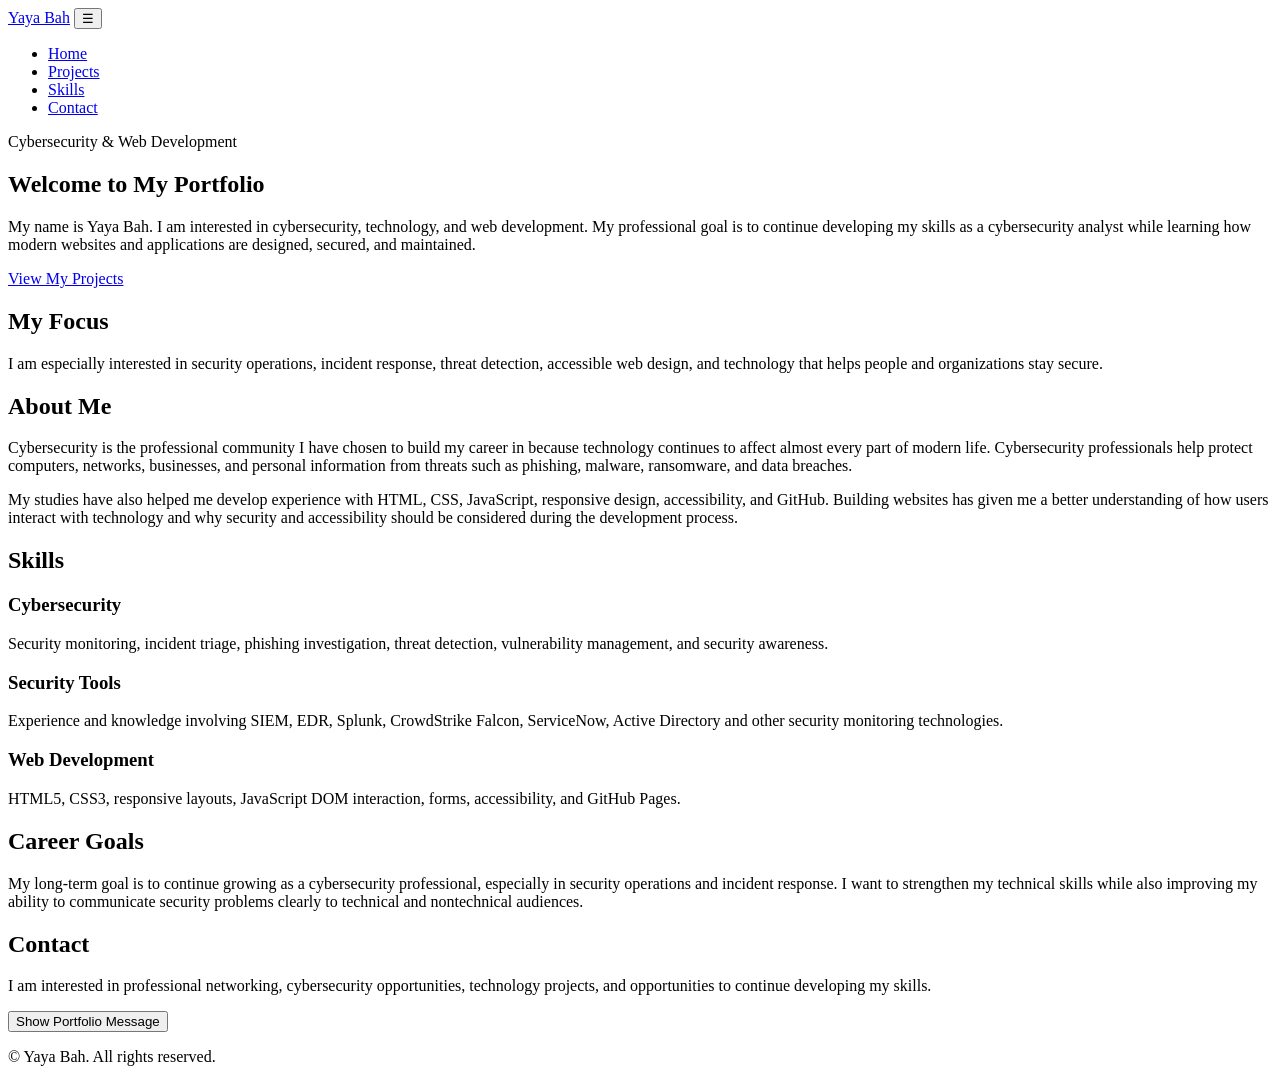
==== index.html @ 8c30d2a3 "BUild my htmls" ====
<!DOCTYPE html>
<html lang="en">
<head>
    <meta charset="UTF-8">
    <meta name="viewport" content="width=device-width, initial-scale=1.0">
    <meta name="description" content="Yaya Bah's professional cybersecurity and web development portfolio.">
    <title>Yaya Bah | Portfolio</title>
    <link rel="stylesheet" href="style.css">
    <script src="script.js" defer></script>
</head>

<body>

<header>
    <div class="container">
        <a href="index.html" class="logo">Yaya Bah</a>

        <button
            class="menu-button"
            id="menuButton"
            aria-label="Open navigation menu"
            aria-expanded="false"
            aria-controls="mainNavigation">
            ☰
        </button>

        <nav id="mainNavigation" aria-label="Main navigation">
            <ul>
                <li><a href="index.html" aria-current="page">Home</a></li>
                <li><a href="projects.html">Projects</a></li>
                <li><a href="#skills">Skills</a></li>
                <li><a href="#contact">Contact</a></li>
            </ul>
        </nav>
    </div>
</header>

<main>

    <section class="hero">
        <div class="container hero-content">
            <div>
                <p class="eyebrow">Cybersecurity & Web Development</p>

                <h1>Welcome to My Portfolio</h1>

                <p>
                    My name is Yaya Bah. I am interested in cybersecurity,
                    technology, and web development. My professional goal is to
                    continue developing my skills as a cybersecurity analyst
                    while learning how modern websites and applications are
                    designed, secured, and maintained.
                </p>

                <a class="button" href="projects.html">View My Projects</a>
            </div>

            <div class="hero-card">
                <h2>My Focus</h2>
                <p>
                    I am especially interested in security operations, incident
                    response, threat detection, accessible web design, and
                    technology that helps people and organizations stay secure.
                </p>
            </div>
        </div>
    </section>


    <section class="section" id="about">
        <div class="container">
            <h2>About Me</h2>

            <p>
                Cybersecurity is the professional community I have chosen to
                build my career in because technology continues to affect almost
                every part of modern life. Cybersecurity professionals help
                protect computers, networks, businesses, and personal
                information from threats such as phishing, malware,
                ransomware, and data breaches.
            </p>

            <p>
                My studies have also helped me develop experience with HTML,
                CSS, JavaScript, responsive design, accessibility, and GitHub.
                Building websites has given me a better understanding of how
                users interact with technology and why security and
                accessibility should be considered during the development
                process.
            </p>
        </div>
    </section>


    <section class="section alternate" id="skills">
        <div class="container">
            <h2>Skills</h2>

            <div class="card-grid">

                <article class="card">
                    <h3>Cybersecurity</h3>
                    <p>
                        Security monitoring, incident triage, phishing
                        investigation, threat detection, vulnerability
                        management, and security awareness.
                    </p>
                </article>

                <article class="card">
                    <h3>Security Tools</h3>
                    <p>
                        Experience and knowledge involving SIEM, EDR, Splunk,
                        CrowdStrike Falcon, ServiceNow, Active Directory and 
                        other security monitoring technologies.
                
                    </p>
                </article>

                <article class="card">
                    <h3>Web Development</h3>
                    <p>
                        HTML5, CSS3, responsive layouts, JavaScript DOM
                        interaction, forms, accessibility, and GitHub Pages.
                    </p>
                </article>

            </div>
        </div>
    </section>


    <section class="section" id="goals">
        <div class="container">
            <h2>Career Goals</h2>

            <p>
                My long-term goal is to continue growing as a cybersecurity
                professional, especially in security operations and incident
                response. I want to strengthen my technical skills while also
                improving my ability to communicate security problems clearly
                to technical and nontechnical audiences.
            </p>
        </div>
    </section>


    <section class="section alternate" id="contact">
        <div class="container">
            <h2>Contact</h2>

            <p>
                I am interested in professional networking, cybersecurity
                opportunities, technology projects, and opportunities to
                continue developing my skills.
            </p>

            <button class="button" id="messageButton">
                Show Portfolio Message
            </button>

            <p id="portfolioMessage" class="message" aria-live="polite"></p>
        </div>
    </section>

</main>


<footer>
    <div class="container">
        <p>&copy; <span id="year"></span> Yaya Bah. All rights reserved.</p>
    </div>
</footer>

</body>
</html>
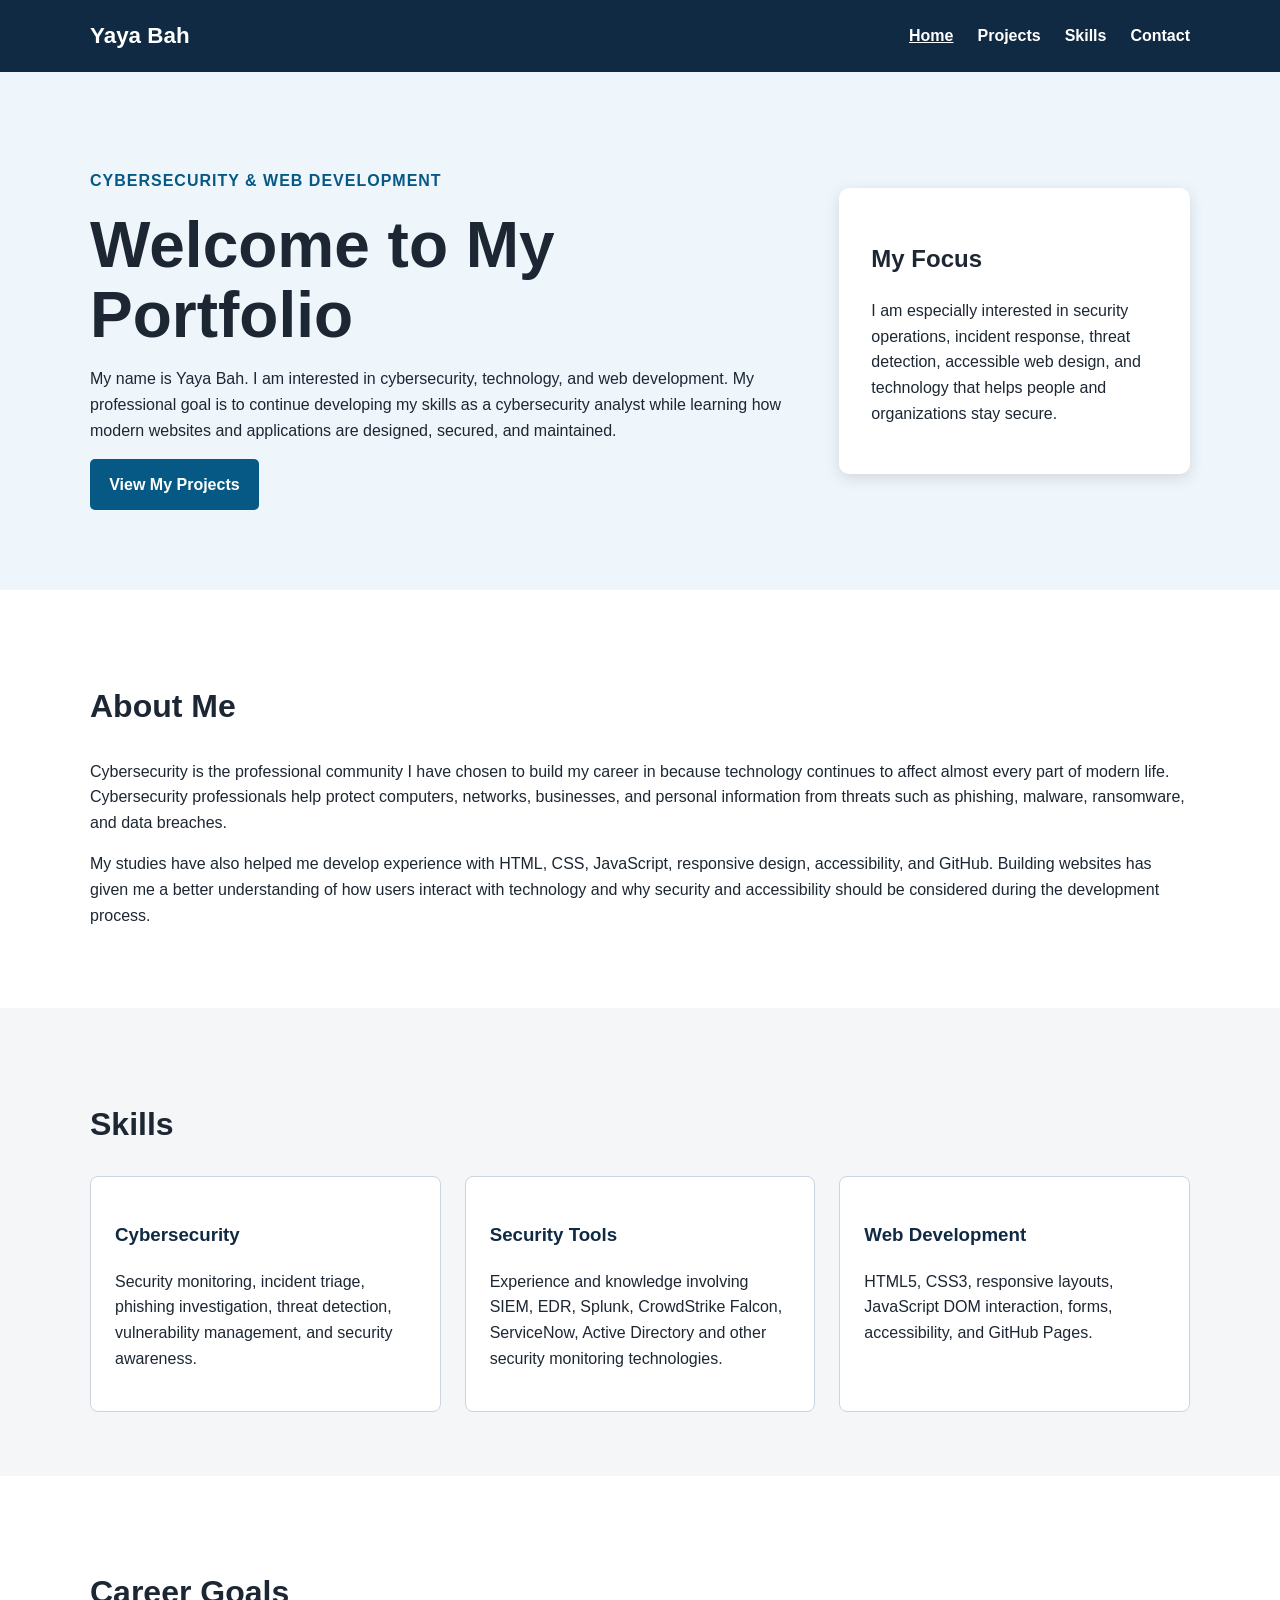
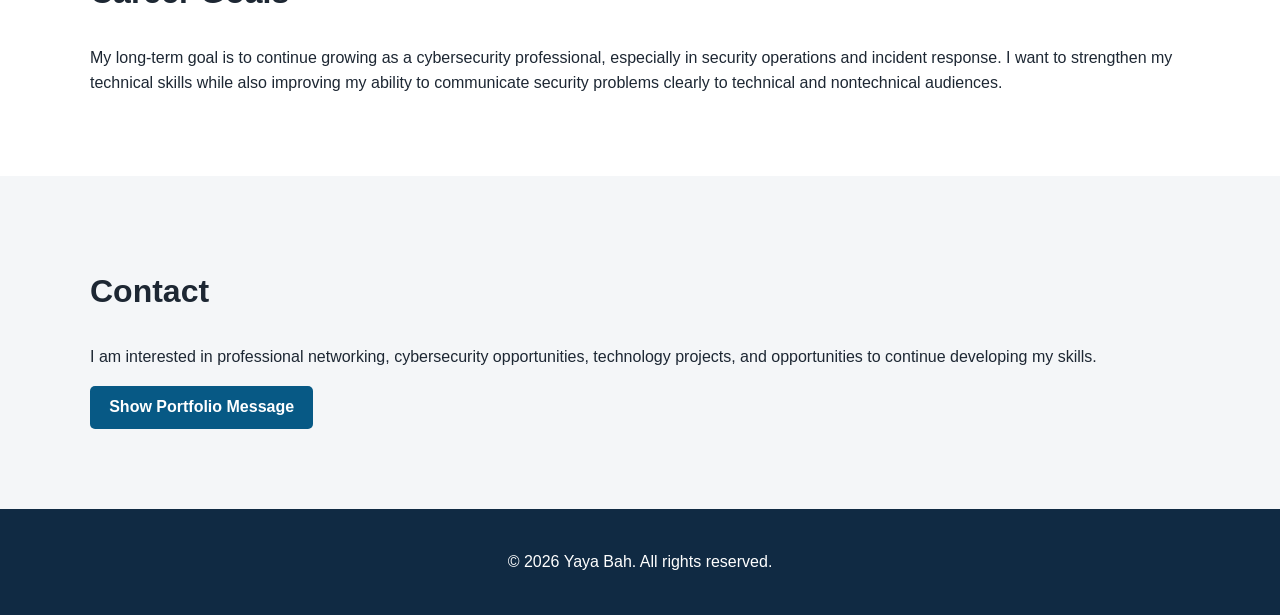
==== commit 939bb884: "Addes" ====
--- a/index.html
+++ b/index.html
@@ -4,7 +4,7 @@
     <meta charset="UTF-8">
     <meta name="viewport" content="width=device-width, initial-scale=1.0">
     <meta name="description" content="Yaya Bah's professional cybersecurity and web development portfolio.">
-    <title>Yaya Bah | Portfolio</title>
+    <title>Yaya Bah</title>
     <link rel="stylesheet" href="style.css">
     <script src="script.js" defer></script>
 </head>
--- a/style.css
+++ b/style.css
@@ -0,0 +1,286 @@
+* {
+    box-sizing: border-box;
+}
+
+html {
+    scroll-behavior: smooth;
+}
+
+body {
+    margin: 0;
+    font-family: Arial, Helvetica, sans-serif;
+    line-height: 1.6;
+    color: #1d2733;
+    background: #ffffff;
+}
+
+.container {
+    width: 90%;
+    max-width: 1100px;
+    margin: 0 auto;
+}
+
+/* Header */
+
+header {
+    background: #102a43;
+    color: white;
+}
+
+header .container {
+    min-height: 72px;
+    display: flex;
+    justify-content: space-between;
+    align-items: center;
+}
+
+.logo {
+    color: white;
+    text-decoration: none;
+    font-size: 1.4rem;
+    font-weight: bold;
+}
+
+nav ul {
+    display: flex;
+    list-style: none;
+    gap: 1.5rem;
+    padding: 0;
+    margin: 0;
+}
+
+nav a {
+    color: white;
+    text-decoration: none;
+    font-weight: bold;
+}
+
+nav a:hover,
+nav a:focus,
+nav a[aria-current="page"] {
+    text-decoration: underline;
+}
+
+.menu-button {
+    display: none;
+    background: transparent;
+    color: white;
+    border: 2px solid white;
+    border-radius: 4px;
+    padding: 0.4rem 0.7rem;
+    font-size: 1.4rem;
+    cursor: pointer;
+}
+
+/* Hero */
+
+.hero {
+    padding: 5rem 0;
+    background: #eef5fb;
+}
+
+.hero-content {
+    display: grid;
+    grid-template-columns: 2fr 1fr;
+    gap: 3rem;
+    align-items: center;
+}
+
+.hero h1,
+.page-header h1 {
+    font-size: clamp(2.2rem, 5vw, 4rem);
+    line-height: 1.1;
+    margin-top: 0.5rem;
+    margin-bottom: 1rem;
+}
+
+.eyebrow {
+    color: #075985;
+    font-weight: bold;
+    text-transform: uppercase;
+    letter-spacing: 1px;
+}
+
+.hero-card {
+    background: white;
+    padding: 2rem;
+    border-radius: 10px;
+    box-shadow: 0 4px 15px rgba(0, 0, 0, 0.12);
+}
+
+/* Sections */
+
+.section {
+    padding: 4rem 0;
+}
+
+.alternate {
+    background: #f4f6f8;
+}
+
+.section h2 {
+    font-size: 2rem;
+}
+
+.page-header {
+    padding: 4rem 0;
+    background: #eef5fb;
+}
+
+/* Buttons */
+
+.button,
+.filter-button {
+    display: inline-block;
+    border: none;
+    background: #075985;
+    color: white;
+    padding: 0.8rem 1.2rem;
+    border-radius: 5px;
+    text-decoration: none;
+    font-size: 1rem;
+    cursor: pointer;
+    font-weight: bold;
+}
+
+.button:hover,
+.button:focus,
+.filter-button:hover,
+.filter-button:focus {
+    background: #0c4a6e;
+}
+
+.filter-button.active {
+    background: #102a43;
+}
+
+/* Cards */
+
+.card-grid,
+.project-grid {
+    display: grid;
+    grid-template-columns: repeat(3, 1fr);
+    gap: 1.5rem;
+}
+
+.card,
+.project-card {
+    background: white;
+    border: 1px solid #cbd5e1;
+    border-radius: 8px;
+    padding: 1.5rem;
+}
+
+.project-card h2,
+.card h3 {
+    color: #102a43;
+}
+
+.project-card.hidden {
+    display: none;
+}
+
+.filter-controls {
+    display: flex;
+    flex-wrap: wrap;
+    gap: 0.75rem;
+    margin-bottom: 2rem;
+}
+
+.message {
+    margin-top: 1rem;
+    font-weight: bold;
+}
+
+/* Accessibility */
+
+a:focus,
+button:focus {
+    outline: 3px solid #f59e0b;
+    outline-offset: 3px;
+}
+
+.sr-only {
+    position: absolute;
+    width: 1px;
+    height: 1px;
+    padding: 0;
+    margin: -1px;
+    overflow: hidden;
+    clip: rect(0, 0, 0, 0);
+    white-space: nowrap;
+    border: 0;
+}
+
+/* Footer */
+
+footer {
+    background: #102a43;
+    color: white;
+    text-align: center;
+    padding: 1.5rem 0;
+}
+
+/* Tablet */
+
+@media (max-width: 850px) {
+
+    .hero-content {
+        grid-template-columns: 1fr;
+    }
+
+    .card-grid,
+    .project-grid {
+        grid-template-columns: repeat(2, 1fr);
+    }
+}
+
+/* Mobile */
+
+@media (max-width: 600px) {
+
+    .menu-button {
+        display: block;
+    }
+
+    nav {
+        display: none;
+        position: absolute;
+        top: 72px;
+        left: 0;
+        right: 0;
+        background: #102a43;
+        padding: 1rem 5%;
+    }
+
+    nav.open {
+        display: block;
+    }
+
+    nav ul {
+        flex-direction: column;
+        gap: 0;
+    }
+
+    nav li {
+        margin: 0.5rem 0;
+    }
+
+    .card-grid,
+    .project-grid {
+        grid-template-columns: 1fr;
+    }
+
+    .hero {
+        padding: 3rem 0;
+    }
+
+    .section {
+        padding: 3rem 0;
+    }
+
+    .filter-controls {
+        flex-direction: column;
+        align-items: flex-start;
+    }
+}
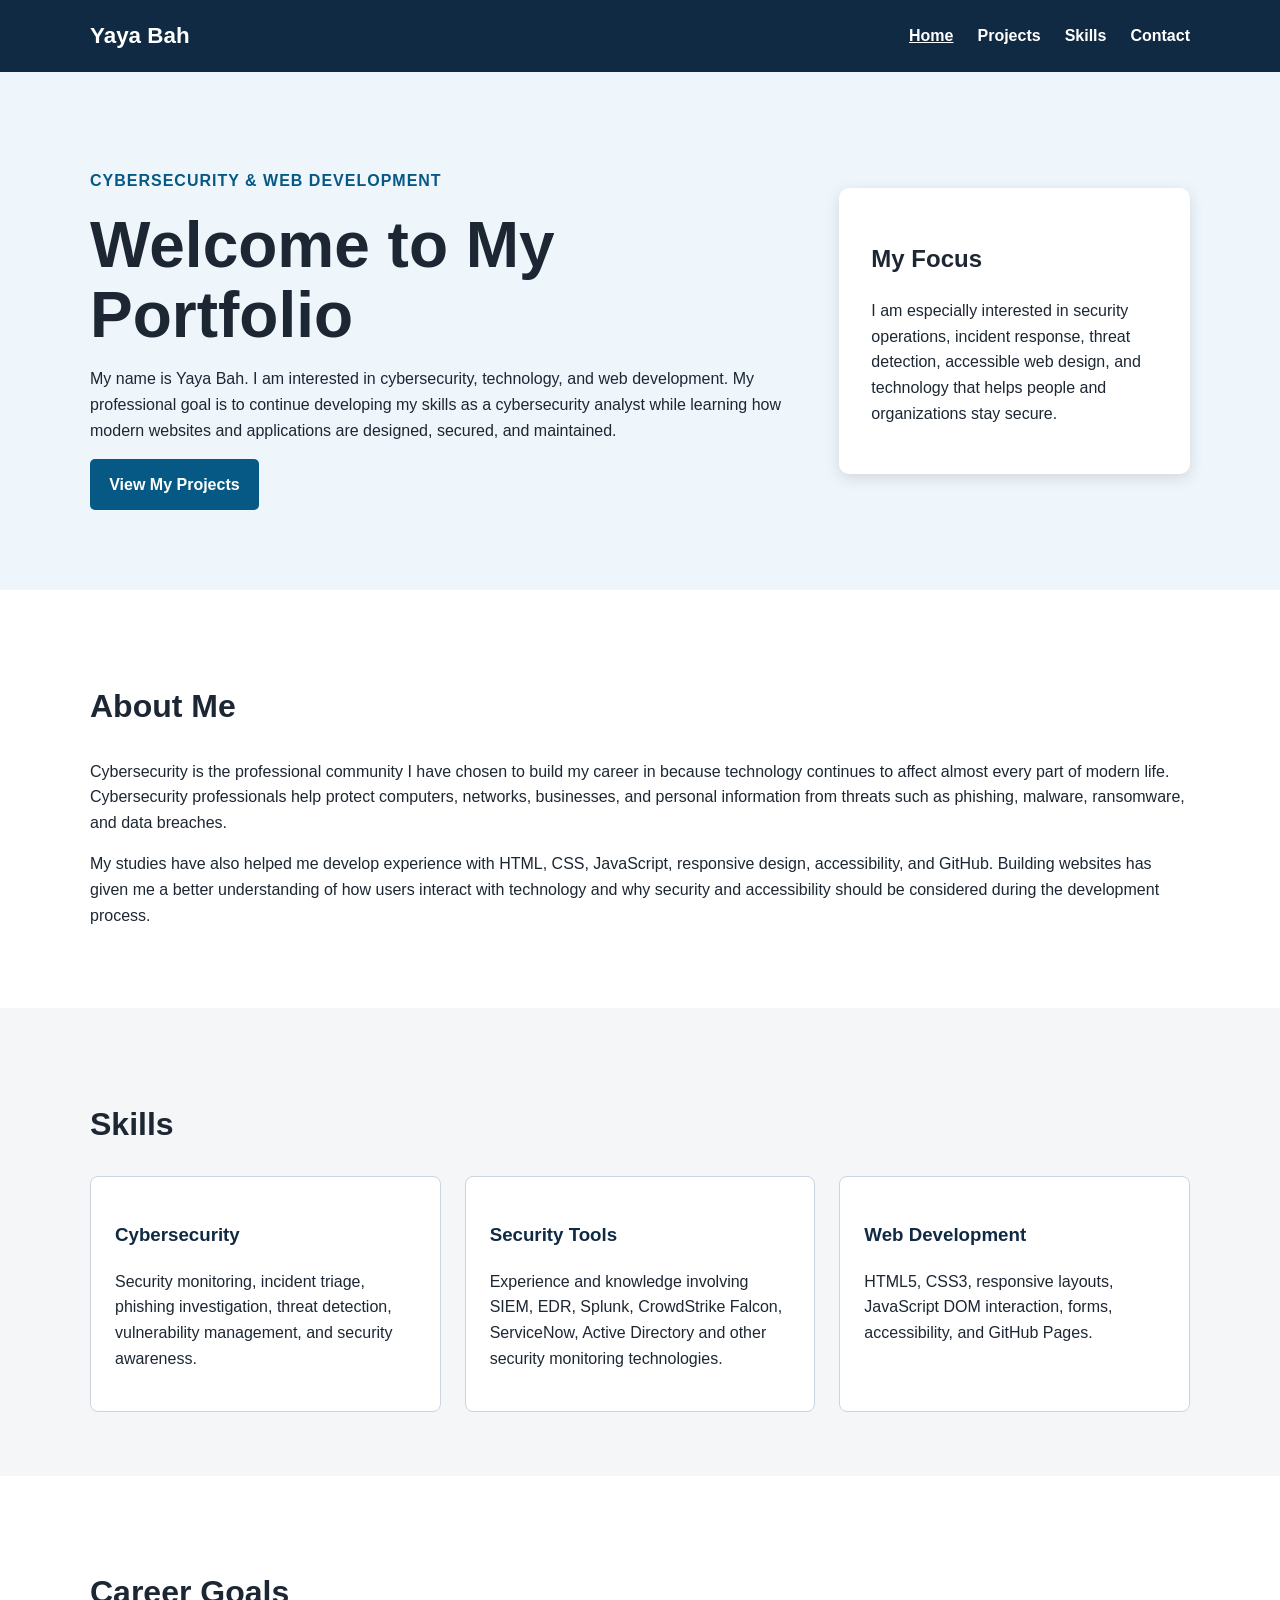
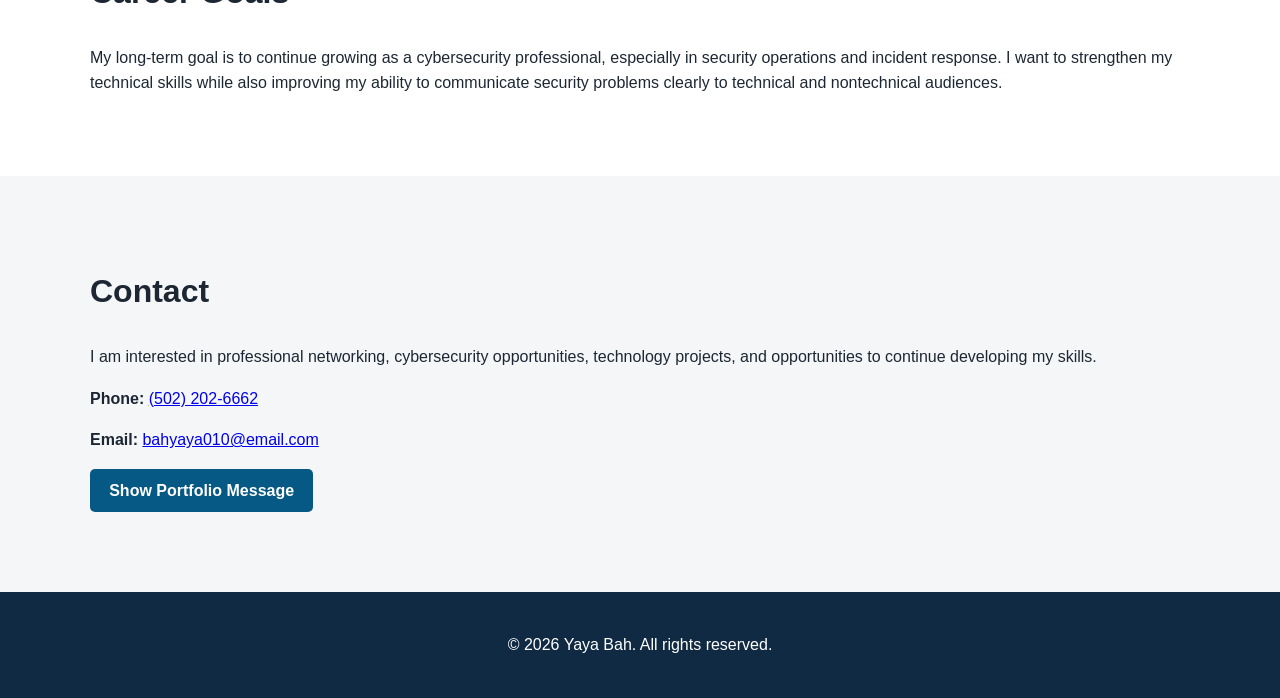
==== commit 9b07a938: "Added phone and email" ====
--- a/index.html
+++ b/index.html
@@ -1,5 +1,6 @@
 <!DOCTYPE html>
 <html lang="en">
+
 <head>
     <meta charset="UTF-8">
     <meta name="viewport" content="width=device-width, initial-scale=1.0">
@@ -11,166 +12,174 @@
 
 <body>
 
-<header>
-    <div class="container">
-        <a href="index.html" class="logo">Yaya Bah</a>
+    <header>
+        <div class="container">
+            <a href="index.html" class="logo">Yaya Bah</a>
 
-        <button
-            class="menu-button"
-            id="menuButton"
-            aria-label="Open navigation menu"
-            aria-expanded="false"
-            aria-controls="mainNavigation">
-            ☰
-        </button>
+            <button class="menu-button" id="menuButton" aria-label="Open navigation menu" aria-expanded="false"
+                aria-controls="mainNavigation">
+                ☰
+            </button>
 
-        <nav id="mainNavigation" aria-label="Main navigation">
-            <ul>
-                <li><a href="index.html" aria-current="page">Home</a></li>
-                <li><a href="projects.html">Projects</a></li>
-                <li><a href="#skills">Skills</a></li>
-                <li><a href="#contact">Contact</a></li>
-            </ul>
-        </nav>
-    </div>
-</header>
+            <nav id="mainNavigation" aria-label="Main navigation">
+                <ul>
+                    <li><a href="index.html" aria-current="page">Home</a></li>
+                    <li><a href="projects.html">Projects</a></li>
+                    <li><a href="#skills">Skills</a></li>
+                    <li><a href="#contact">Contact</a></li>
+                </ul>
+            </nav>
+        </div>
+    </header>
 
-<main>
+    <main>
 
-    <section class="hero">
-        <div class="container hero-content">
-            <div>
-                <p class="eyebrow">Cybersecurity & Web Development</p>
+        <section class="hero">
+            <div class="container hero-content">
+                <div>
+                    <p class="eyebrow">Cybersecurity & Web Development</p>
 
-                <h1>Welcome to My Portfolio</h1>
+                    <h1>Welcome to My Portfolio</h1>
+
+                    <p>
+                        My name is Yaya Bah. I am interested in cybersecurity,
+                        technology, and web development. My professional goal is to
+                        continue developing my skills as a cybersecurity analyst
+                        while learning how modern websites and applications are
+                        designed, secured, and maintained.
+                    </p>
+
+                    <a class="button" href="projects.html">View My Projects</a>
+                </div>
+
+                <div class="hero-card">
+                    <h2>My Focus</h2>
+                    <p>
+                        I am especially interested in security operations, incident
+                        response, threat detection, accessible web design, and
+                        technology that helps people and organizations stay secure.
+                    </p>
+                </div>
+            </div>
+        </section>
+
+
+        <section class="section" id="about">
+            <div class="container">
+                <h2>About Me</h2>
 
                 <p>
-                    My name is Yaya Bah. I am interested in cybersecurity,
-                    technology, and web development. My professional goal is to
-                    continue developing my skills as a cybersecurity analyst
-                    while learning how modern websites and applications are
-                    designed, secured, and maintained.
+                    Cybersecurity is the professional community I have chosen to
+                    build my career in because technology continues to affect almost
+                    every part of modern life. Cybersecurity professionals help
+                    protect computers, networks, businesses, and personal
+                    information from threats such as phishing, malware,
+                    ransomware, and data breaches.
                 </p>
 
-                <a class="button" href="projects.html">View My Projects</a>
-            </div>
-
-            <div class="hero-card">
-                <h2>My Focus</h2>
                 <p>
-                    I am especially interested in security operations, incident
-                    response, threat detection, accessible web design, and
-                    technology that helps people and organizations stay secure.
+                    My studies have also helped me develop experience with HTML,
+                    CSS, JavaScript, responsive design, accessibility, and GitHub.
+                    Building websites has given me a better understanding of how
+                    users interact with technology and why security and
+                    accessibility should be considered during the development
+                    process.
                 </p>
             </div>
-        </div>
-    </section>
+        </section>
 
 
-    <section class="section" id="about">
-        <div class="container">
-            <h2>About Me</h2>
+        <section class="section alternate" id="skills">
+            <div class="container">
+                <h2>Skills</h2>
 
-            <p>
-                Cybersecurity is the professional community I have chosen to
-                build my career in because technology continues to affect almost
-                every part of modern life. Cybersecurity professionals help
-                protect computers, networks, businesses, and personal
-                information from threats such as phishing, malware,
-                ransomware, and data breaches.
-            </p>
+                <div class="card-grid">
 
-            <p>
-                My studies have also helped me develop experience with HTML,
-                CSS, JavaScript, responsive design, accessibility, and GitHub.
-                Building websites has given me a better understanding of how
-                users interact with technology and why security and
-                accessibility should be considered during the development
-                process.
-            </p>
-        </div>
-    </section>
+                    <article class="card">
+                        <h3>Cybersecurity</h3>
+                        <p>
+                            Security monitoring, incident triage, phishing
+                            investigation, threat detection, vulnerability
+                            management, and security awareness.
+                        </p>
+                    </article>
+
+                    <article class="card">
+                        <h3>Security Tools</h3>
+                        <p>
+                            Experience and knowledge involving SIEM, EDR, Splunk,
+                            CrowdStrike Falcon, ServiceNow, Active Directory and
+                            other security monitoring technologies.
+
+                        </p>
+                    </article>
+
+                    <article class="card">
+                        <h3>Web Development</h3>
+                        <p>
+                            HTML5, CSS3, responsive layouts, JavaScript DOM
+                            interaction, forms, accessibility, and GitHub Pages.
+                        </p>
+                    </article>
+
+                </div>
+            </div>
+        </section>
 
 
-    <section class="section alternate" id="skills">
-        <div class="container">
-            <h2>Skills</h2>
+        <section class="section" id="goals">
+            <div class="container">
+                <h2>Career Goals</h2>
 
-            <div class="card-grid">
-
-                <article class="card">
-                    <h3>Cybersecurity</h3>
-                    <p>
-                        Security monitoring, incident triage, phishing
-                        investigation, threat detection, vulnerability
-                        management, and security awareness.
-                    </p>
-                </article>
-
-                <article class="card">
-                    <h3>Security Tools</h3>
-                    <p>
-                        Experience and knowledge involving SIEM, EDR, Splunk,
-                        CrowdStrike Falcon, ServiceNow, Active Directory and 
-                        other security monitoring technologies.
-                
-                    </p>
-                </article>
-
-                <article class="card">
-                    <h3>Web Development</h3>
-                    <p>
-                        HTML5, CSS3, responsive layouts, JavaScript DOM
-                        interaction, forms, accessibility, and GitHub Pages.
-                    </p>
-                </article>
-
+                <p>
+                    My long-term goal is to continue growing as a cybersecurity
+                    professional, especially in security operations and incident
+                    response. I want to strengthen my technical skills while also
+                    improving my ability to communicate security problems clearly
+                    to technical and nontechnical audiences.
+                </p>
             </div>
-        </div>
-    </section>
+        </section>
 
 
-    <section class="section" id="goals">
-        <div class="container">
-            <h2>Career Goals</h2>
+        <section class="section alternate" id="contact">
+            <div class="container">
+                <h2>Contact</h2>
 
-            <p>
-                My long-term goal is to continue growing as a cybersecurity
-                professional, especially in security operations and incident
-                response. I want to strengthen my technical skills while also
-                improving my ability to communicate security problems clearly
-                to technical and nontechnical audiences.
-            </p>
-        </div>
-    </section>
+                <p>
+                    I am interested in professional networking, cybersecurity
+                    opportunities, technology projects, and opportunities to
+                    continue developing my skills.
+                </p>
+
+                <div class="contact-info">
+                    <p>
+                        <strong>Phone:</strong>
+                        <a href="tel:+15021234567">(502) 202-6662</a>
+                    </p>
+
+                    <p>
+                        <strong>Email:</strong>
+                        <a href="mailto:bahyaya010@email.com">bahyaya010@email.com</a>
+                    </p>
+                </div>
+                <button class="button" id="messageButton">
+                    Show Portfolio Message
+                </button>
+
+                <p id="portfolioMessage" class="message" aria-live="polite"></p>
+            </div>
+        </section>
+
+    </main>
 
 
-    <section class="section alternate" id="contact">
+    <footer>
         <div class="container">
-            <h2>Contact</h2>
-
-            <p>
-                I am interested in professional networking, cybersecurity
-                opportunities, technology projects, and opportunities to
-                continue developing my skills.
-            </p>
-
-            <button class="button" id="messageButton">
-                Show Portfolio Message
-            </button>
-
-            <p id="portfolioMessage" class="message" aria-live="polite"></p>
+            <p>&copy; <span id="year"></span> Yaya Bah. All rights reserved.</p>
         </div>
-    </section>
-
-</main>
-
-
-<footer>
-    <div class="container">
-        <p>&copy; <span id="year"></span> Yaya Bah. All rights reserved.</p>
-    </div>
-</footer>
+    </footer>
 
 </body>
+
 </html>
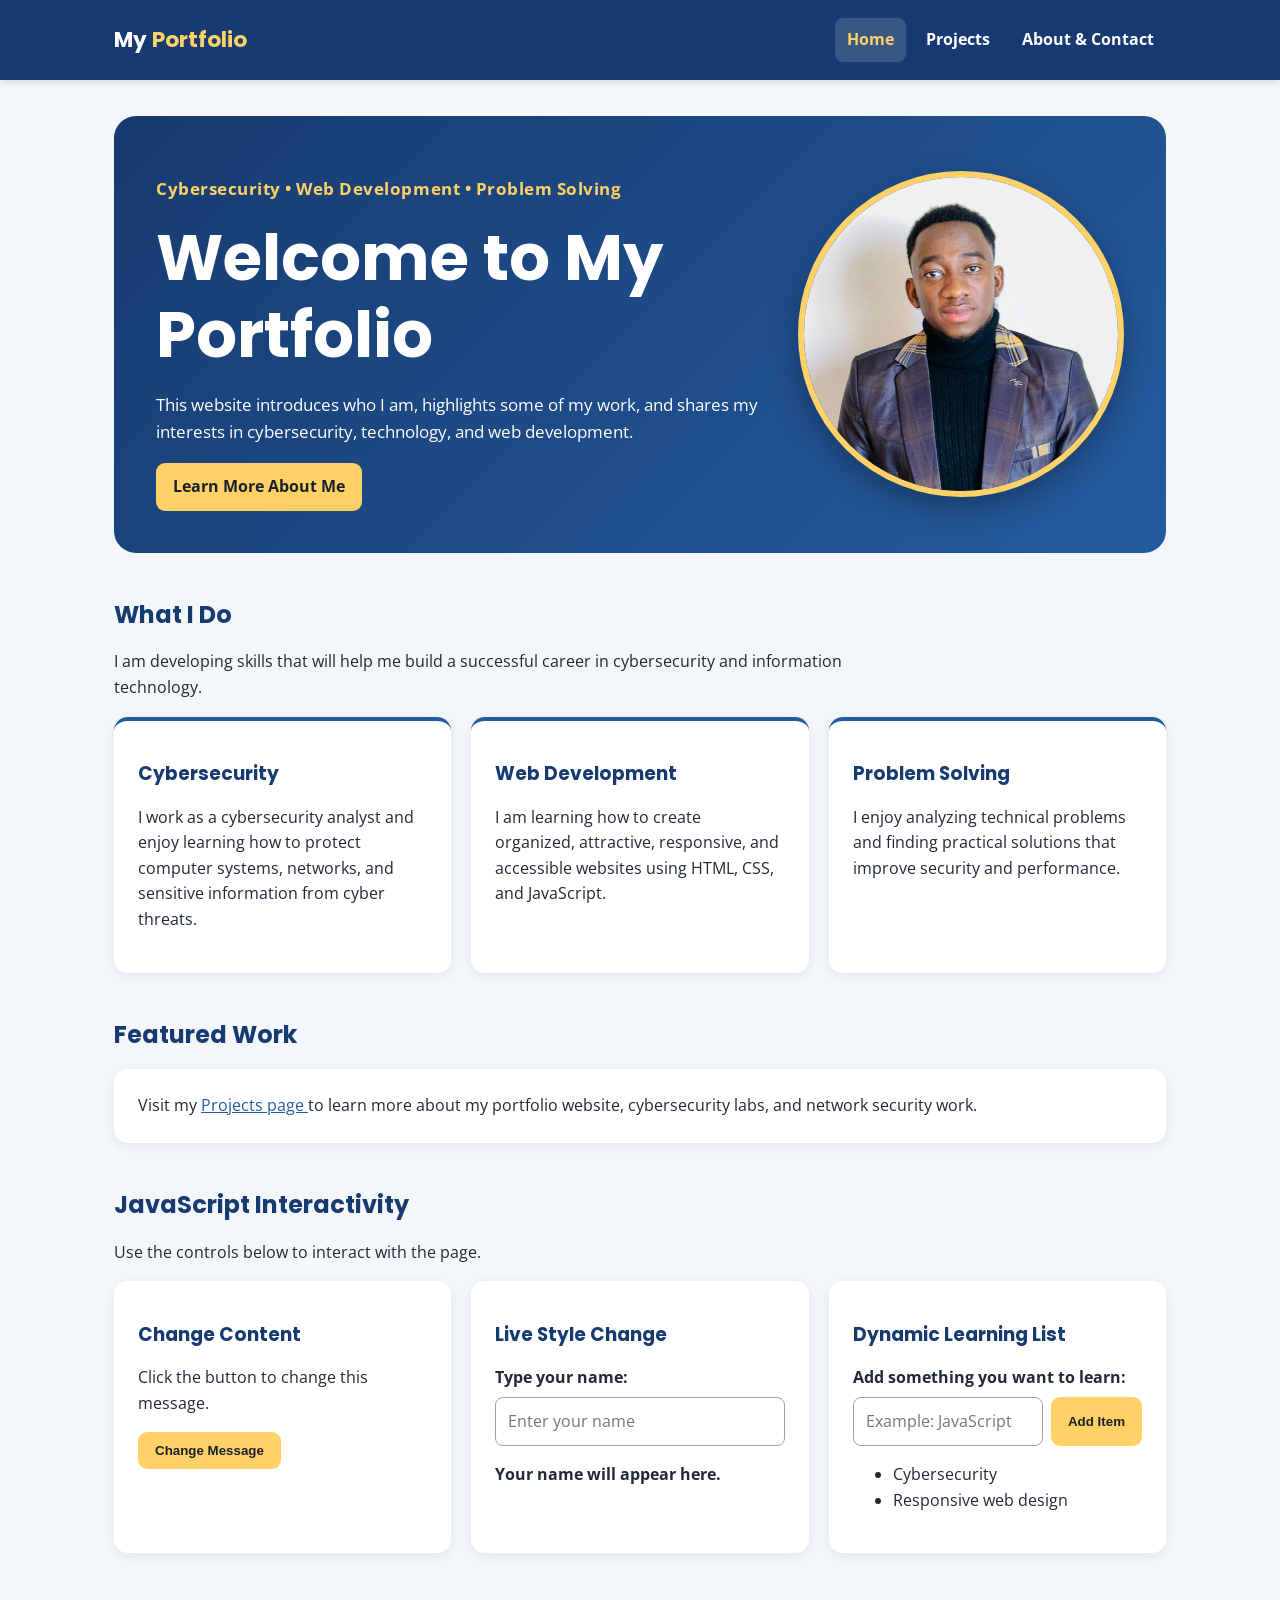
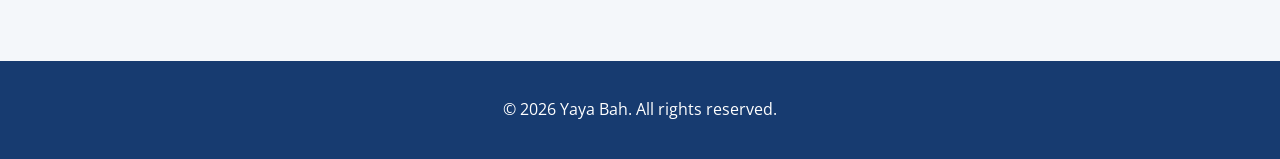
==== commit af99d18f: "Updated draft project" ====
--- a/index.html
+++ b/index.html
@@ -1,185 +1,306 @@
 <!DOCTYPE html>
 <html lang="en">
-
 <head>
     <meta charset="UTF-8">
     <meta name="viewport" content="width=device-width, initial-scale=1.0">
-    <meta name="description" content="Yaya Bah's professional cybersecurity and web development portfolio.">
-    <title>Yaya Bah</title>
+
+    <title>Home | Yaya Bah Portfolio</title>
+
+    <meta name="description"
+          content="The personal portfolio website of cybersecurity student Yaya Bah.">
+
+    <link rel="preconnect" href="https://fonts.googleapis.com">
+    <link rel="preconnect"
+          href="https://fonts.gstatic.com"
+          crossorigin>
+
+    <link href="https://fonts.googleapis.com/css2?family=Open+Sans:wght@400;600;700&family=Poppins:wght@600;700&display=swap"
+          rel="stylesheet">
+
     <link rel="stylesheet" href="style.css">
+
     <script src="script.js" defer></script>
 </head>
 
 <body>
 
-    <header>
-        <div class="container">
-            <a href="index.html" class="logo">Yaya Bah</a>
-
-            <button class="menu-button" id="menuButton" aria-label="Open navigation menu" aria-expanded="false"
-                aria-controls="mainNavigation">
-                ☰
-            </button>
-
-            <nav id="mainNavigation" aria-label="Main navigation">
-                <ul>
-                    <li><a href="index.html" aria-current="page">Home</a></li>
-                    <li><a href="projects.html">Projects</a></li>
-                    <li><a href="#skills">Skills</a></li>
-                    <li><a href="#contact">Contact</a></li>
+<a class="skip-link" href="#main-content">
+    Skip to main content
+</a>
+
+<header>
+    <div class="site-header">
+
+        <p class="site-title">
+            My <span>Portfolio</span>
+        </p>
+
+        <nav aria-label="Main navigation">
+
+            <a href="index.html"
+               class="active"
+               aria-current="page">
+                Home
+            </a>
+
+            <a href="projects.html">
+                Projects
+            </a>
+
+            <a href="about.html">
+                About &amp; Contact
+            </a>
+
+        </nav>
+
+    </div>
+</header>
+
+
+<main id="main-content">
+
+    <!-- HERO SECTION -->
+
+    <section id="hero"
+             aria-labelledby="hero-heading">
+
+        <div class="hero-text">
+
+            <p class="eyebrow">
+                Cybersecurity • Web Development • Problem Solving
+            </p>
+
+            <h1 id="hero-heading">
+                Welcome to My Portfolio
+            </h1>
+
+            <p>
+                This website introduces who I am,
+                highlights some of my work,
+                and shares my interests in cybersecurity,
+                technology, and web development.
+            </p>
+
+            <a class="button-link"
+               href="about.html">
+                Learn More About Me
+            </a>
+
+        </div>
+
+
+        <!-- MY PHOTO -->
+
+        <img src="me.jpeg"
+             class="hero-photo"
+             alt="Portrait of Yaya Bah">
+
+    </section>
+
+
+    <!-- SKILLS SECTION -->
+
+    <section aria-labelledby="skills-heading">
+
+        <h2 id="skills-heading">
+            What I Do
+        </h2>
+
+        <p class="section-intro">
+            I am developing skills that will help me
+            build a successful career in cybersecurity
+            and information technology.
+        </p>
+
+
+        <div class="feature-grid">
+
+            <article class="feature-card">
+
+                <h3>Cybersecurity</h3>
+
+                <p>
+                    I work as a cybersecurity analyst
+                    and enjoy learning how to protect
+                    computer systems, networks,
+                    and sensitive information
+                    from cyber threats.
+                </p>
+
+            </article>
+
+
+            <article class="feature-card">
+
+                <h3>Web Development</h3>
+
+                <p>
+                    I am learning how to create organized,
+                    attractive, responsive, and accessible
+                    websites using HTML, CSS, and JavaScript.
+                </p>
+
+            </article>
+
+
+            <article class="feature-card">
+
+                <h3>Problem Solving</h3>
+
+                <p>
+                    I enjoy analyzing technical problems
+                    and finding practical solutions
+                    that improve security and performance.
+                </p>
+
+            </article>
+
+        </div>
+
+    </section>
+
+
+    <!-- FEATURED WORK -->
+
+    <section aria-labelledby="featured-heading">
+
+        <h2 id="featured-heading">
+            Featured Work
+        </h2>
+
+        <p class="highlight">
+
+            Visit my
+
+            <a href="projects.html">
+                Projects page
+            </a>
+
+            to learn more about my portfolio website,
+            cybersecurity labs, and network security work.
+
+        </p>
+
+    </section>
+
+
+    <!-- JAVASCRIPT SECTION -->
+
+    <section id="interactive-demo"
+             aria-labelledby="interactive-heading">
+
+        <h2 id="interactive-heading">
+            JavaScript Interactivity
+        </h2>
+
+        <p class="section-intro">
+            Use the controls below to interact with the page.
+        </p>
+
+
+        <div class="interactive-grid">
+
+
+            <!-- CHANGE MESSAGE -->
+
+            <article class="interactive-card">
+
+                <h3>Change Content</h3>
+
+                <p id="welcome-message"
+                   aria-live="polite">
+
+                    Click the button to change this message.
+
+                </p>
+
+                <button id="change-message-button"
+                        type="button">
+
+                    Change Message
+
+                </button>
+
+            </article>
+
+
+            <!-- NAME INTERACTION -->
+
+            <article class="interactive-card">
+
+                <h3>Live Style Change</h3>
+
+                <label for="style-input">
+                    Type your name:
+                </label>
+
+                <input id="style-input"
+                       type="text"
+                       placeholder="Enter your name">
+
+                <p id="style-preview"
+                   class="style-preview"
+                   aria-live="polite">
+
+                    Your name will appear here.
+
+                </p>
+
+            </article>
+
+
+            <!-- DYNAMIC LIST -->
+
+            <article class="interactive-card">
+
+                <h3>Dynamic Learning List</h3>
+
+                <label for="list-item-input">
+                    Add something you want to learn:
+                </label>
+
+
+                <div class="list-controls">
+
+                    <input id="list-item-input"
+                           type="text"
+                           placeholder="Example: JavaScript">
+
+                    <button id="add-list-item-button"
+                            type="button">
+
+                        Add Item
+
+                    </button>
+
+                </div>
+
+
+                <ul id="learning-list">
+
+                    <li>Cybersecurity</li>
+
+                    <li>Responsive web design</li>
+
                 </ul>
-            </nav>
+
+            </article>
+
         </div>
-    </header>
-
-    <main>
-
-        <section class="hero">
-            <div class="container hero-content">
-                <div>
-                    <p class="eyebrow">Cybersecurity & Web Development</p>
-
-                    <h1>Welcome to My Portfolio</h1>
-
-                    <p>
-                        My name is Yaya Bah. I am interested in cybersecurity,
-                        technology, and web development. My professional goal is to
-                        continue developing my skills as a cybersecurity analyst
-                        while learning how modern websites and applications are
-                        designed, secured, and maintained.
-                    </p>
-
-                    <a class="button" href="projects.html">View My Projects</a>
-                </div>
-
-                <div class="hero-card">
-                    <h2>My Focus</h2>
-                    <p>
-                        I am especially interested in security operations, incident
-                        response, threat detection, accessible web design, and
-                        technology that helps people and organizations stay secure.
-                    </p>
-                </div>
-            </div>
-        </section>
-
-
-        <section class="section" id="about">
-            <div class="container">
-                <h2>About Me</h2>
-
-                <p>
-                    Cybersecurity is the professional community I have chosen to
-                    build my career in because technology continues to affect almost
-                    every part of modern life. Cybersecurity professionals help
-                    protect computers, networks, businesses, and personal
-                    information from threats such as phishing, malware,
-                    ransomware, and data breaches.
-                </p>
-
-                <p>
-                    My studies have also helped me develop experience with HTML,
-                    CSS, JavaScript, responsive design, accessibility, and GitHub.
-                    Building websites has given me a better understanding of how
-                    users interact with technology and why security and
-                    accessibility should be considered during the development
-                    process.
-                </p>
-            </div>
-        </section>
-
-
-        <section class="section alternate" id="skills">
-            <div class="container">
-                <h2>Skills</h2>
-
-                <div class="card-grid">
-
-                    <article class="card">
-                        <h3>Cybersecurity</h3>
-                        <p>
-                            Security monitoring, incident triage, phishing
-                            investigation, threat detection, vulnerability
-                            management, and security awareness.
-                        </p>
-                    </article>
-
-                    <article class="card">
-                        <h3>Security Tools</h3>
-                        <p>
-                            Experience and knowledge involving SIEM, EDR, Splunk,
-                            CrowdStrike Falcon, ServiceNow, Active Directory and
-                            other security monitoring technologies.
-
-                        </p>
-                    </article>
-
-                    <article class="card">
-                        <h3>Web Development</h3>
-                        <p>
-                            HTML5, CSS3, responsive layouts, JavaScript DOM
-                            interaction, forms, accessibility, and GitHub Pages.
-                        </p>
-                    </article>
-
-                </div>
-            </div>
-        </section>
-
-
-        <section class="section" id="goals">
-            <div class="container">
-                <h2>Career Goals</h2>
-
-                <p>
-                    My long-term goal is to continue growing as a cybersecurity
-                    professional, especially in security operations and incident
-                    response. I want to strengthen my technical skills while also
-                    improving my ability to communicate security problems clearly
-                    to technical and nontechnical audiences.
-                </p>
-            </div>
-        </section>
-
-
-        <section class="section alternate" id="contact">
-            <div class="container">
-                <h2>Contact</h2>
-
-                <p>
-                    I am interested in professional networking, cybersecurity
-                    opportunities, technology projects, and opportunities to
-                    continue developing my skills.
-                </p>
-
-                <div class="contact-info">
-                    <p>
-                        <strong>Phone:</strong>
-                        <a href="tel:+15021234567">(502) 202-6662</a>
-                    </p>
-
-                    <p>
-                        <strong>Email:</strong>
-                        <a href="mailto:bahyaya010@email.com">bahyaya010@email.com</a>
-                    </p>
-                </div>
-                <button class="button" id="messageButton">
-                    Show Portfolio Message
-                </button>
-
-                <p id="portfolioMessage" class="message" aria-live="polite"></p>
-            </div>
-        </section>
-
-    </main>
-
-
-    <footer>
-        <div class="container">
-            <p>&copy; <span id="year"></span> Yaya Bah. All rights reserved.</p>
-        </div>
-    </footer>
+
+    </section>
+
+</main>
+
+
+<footer>
+
+    <p>
+        &copy; 2026 Yaya Bah.
+        All rights reserved.
+    </p>
+
+</footer>
 
 </body>
-
 </html>
--- a/style.css
+++ b/style.css
@@ -1,286 +1,662 @@
+:root {
+
+    --navy: #173b70;
+
+    --blue: #245b9e;
+
+    --light-blue: #eaf4ff;
+
+    --gold: #ffd166;
+
+    --light-gold: #fff4cc;
+
+    --white: #ffffff;
+
+    --light-gray: #f4f7fa;
+
+    --dark-text: #1f2937;
+
+    --error: #a11212;
+}
+
+
 * {
     box-sizing: border-box;
 }
 
+
 html {
     scroll-behavior: smooth;
 }
 
+
 body {
+
     margin: 0;
-    font-family: Arial, Helvetica, sans-serif;
+
+    font-family: "Open Sans",
+                 Arial,
+                 sans-serif;
+
     line-height: 1.6;
-    color: #1d2733;
-    background: #ffffff;
-}
-
-.container {
-    width: 90%;
+
+    color: var(--dark-text);
+
+    background: var(--light-gray);
+}
+
+
+h1,
+h2,
+h3 {
+
+    font-family: "Poppins",
+                 Arial,
+                 sans-serif;
+
+    line-height: 1.2;
+
+    color: var(--navy);
+}
+
+
+a {
+    color: var(--blue);
+}
+
+
+/* ACCESSIBILITY */
+
+a:focus-visible,
+button:focus-visible,
+input:focus-visible,
+textarea:focus-visible {
+
+    outline: 3px solid var(--gold);
+
+    outline-offset: 3px;
+}
+
+
+.skip-link {
+
+    position: absolute;
+
+    left: -9999px;
+
+    top: 8px;
+
+    background: var(--navy);
+
+    color: white;
+
+    padding: 10px 14px;
+
+    z-index: 1000;
+}
+
+
+.skip-link:focus {
+    left: 8px;
+}
+
+
+/* HEADER */
+
+header {
+
+    background: var(--navy);
+
+    color: white;
+
+    box-shadow:
+        0 2px 8px rgba(0, 0, 0, 0.15);
+}
+
+
+.site-header {
+
     max-width: 1100px;
-    margin: 0 auto;
-}
-
-/* Header */
-
-header {
-    background: #102a43;
+
+    margin: auto;
+
+    padding: 18px 24px;
+
+    display: flex;
+
+    align-items: center;
+
+    justify-content: space-between;
+
+    gap: 24px;
+}
+
+
+.site-title {
+
+    margin: 0;
+
+    font-family: "Poppins", sans-serif;
+
+    font-size: 1.35rem;
+
+    font-weight: 700;
+}
+
+
+.site-title span {
+    color: var(--gold);
+}
+
+
+nav {
+
+    display: flex;
+
+    gap: 8px;
+
+    flex-wrap: wrap;
+}
+
+
+nav a {
+
     color: white;
-}
-
-header .container {
-    min-height: 72px;
+
+    text-decoration: none;
+
+    font-weight: 700;
+
+    padding: 9px 12px;
+
+    border-radius: 8px;
+}
+
+
+nav a:hover,
+nav a.active {
+
+    background:
+        rgba(255, 255, 255, 0.14);
+
+    color: var(--gold);
+}
+
+
+/* MAIN CONTENT */
+
+main {
+
+    max-width: 1100px;
+
+    margin: auto;
+
+    padding: 36px 24px 60px;
+}
+
+
+section {
+    margin-bottom: 48px;
+}
+
+
+.section-intro {
+    max-width: 760px;
+}
+
+
+/* HOME HERO */
+
+#hero {
+
+    min-height: 430px;
+
+    background:
+        linear-gradient(
+            135deg,
+            var(--navy),
+            var(--blue)
+        );
+
+    color: white;
+
+    border-radius: 22px;
+
+    padding: 42px;
+
+    display: grid;
+
+    grid-template-columns:
+        1.3fr 0.7fr;
+
+    align-items: center;
+
+    gap: 36px;
+
+    overflow: hidden;
+}
+
+
+#hero h1 {
+
+    color: white;
+
+    font-size:
+        clamp(2.2rem, 5vw, 4rem);
+
+    margin:
+        8px 0 16px;
+}
+
+
+#hero p {
+
+    font-size: 1.08rem;
+
+    max-width: 650px;
+}
+
+
+.eyebrow {
+
+    color: var(--gold);
+
+    font-weight: 700;
+
+    letter-spacing: 0.03em;
+}
+
+
+/* HOME PAGE PHOTO */
+
+.hero-photo {
+
+    width: min(100%, 330px);
+
+    aspect-ratio: 1 / 1;
+
+    object-fit: cover;
+
+    object-position: center 20%;
+
+    border-radius: 50%;
+
+    border:
+        6px solid var(--gold);
+
+    box-shadow:
+        0 12px 30px
+        rgba(0, 0, 0, 0.28);
+
+    justify-self: center;
+}
+
+
+/* BUTTON */
+
+.button-link,
+button {
+
+    display: inline-block;
+
+    border: 0;
+
+    border-radius: 9px;
+
+    background: var(--gold);
+
+    color: #18202b;
+
+    font-weight: 700;
+
+    padding: 11px 17px;
+
+    text-decoration: none;
+
+    cursor: pointer;
+}
+
+
+.button-link:hover,
+button:hover {
+
+    filter: brightness(0.96);
+}
+
+
+/* CARDS */
+
+.feature-grid,
+.project-grid,
+.interactive-grid,
+.contact-grid {
+
+    display: grid;
+
+    grid-template-columns:
+        repeat(3, 1fr);
+
+    gap: 20px;
+}
+
+
+.contact-grid {
+
+    grid-template-columns:
+        repeat(2, 1fr);
+}
+
+
+.feature-card,
+.project-card,
+.interactive-card,
+.contact-card,
+form,
+.highlight {
+
+    background: white;
+
+    border-radius: 14px;
+
+    padding: 24px;
+
+    box-shadow:
+        0 3px 14px
+        rgba(23, 59, 112, 0.09);
+}
+
+
+.feature-card,
+.project-card {
+
+    border-top:
+        4px solid var(--blue);
+}
+
+
+.project-label {
+
+    display: inline-block;
+
+    background: var(--light-blue);
+
+    color: var(--navy);
+
+    padding: 4px 9px;
+
+    border-radius: 999px;
+
+    font-size: 0.86rem;
+
+    font-weight: 700;
+}
+
+
+/* ABOUT SECTION */
+
+#about-section {
+
+    background: white;
+
+    border-radius: 18px;
+
+    padding: 32px;
+
+    display: grid;
+
+    grid-template-columns:
+        280px 1fr;
+
+    align-items: center;
+
+    gap: 36px;
+
+    box-shadow:
+        0 3px 14px
+        rgba(23, 59, 112, 0.09);
+}
+
+
+/* ABOUT PAGE PHOTO */
+
+.profile-pic {
+
+    width: 260px;
+
+    height: 260px;
+
+    display: block;
+
+    object-fit: cover;
+
+    object-position: center 18%;
+
+    border-radius: 50%;
+
+    border:
+        5px solid var(--blue);
+
+    box-shadow:
+        0 7px 20px
+        rgba(0, 0, 0, 0.18);
+}
+
+
+.about-text h1 {
+    margin-top: 0;
+}
+
+
+/* FORM */
+
+form {
+    max-width: 800px;
+}
+
+
+fieldset {
+
+    border:
+        1px solid #cbd5e1;
+
+    border-radius: 10px;
+
+    margin:
+        0 0 20px;
+
+    padding: 20px;
+}
+
+
+legend {
+
+    font-weight: 700;
+
+    color: var(--navy);
+}
+
+
+.form-group {
+    margin-bottom: 18px;
+}
+
+
+label {
+
+    display: block;
+
+    font-weight: 700;
+
+    margin-bottom: 6px;
+}
+
+
+input,
+textarea {
+
+    width: 100%;
+
+    font: inherit;
+
+    padding: 11px 12px;
+
+    border:
+        1px solid #94a3b8;
+
+    border-radius: 8px;
+
+    background: white;
+}
+
+
+.field-hint {
+
+    margin:
+        5px 0 0;
+
+    font-size: 0.9rem;
+
+    color: #475569;
+}
+
+
+.error-message {
+
+    min-height: 1.4em;
+
+    margin:
+        4px 0 0;
+
+    color: var(--error);
+
+    font-weight: 600;
+}
+
+
+.form-status {
+    font-weight: 700;
+}
+
+
+/* JAVASCRIPT SECTION */
+
+.list-controls {
+
     display: flex;
-    justify-content: space-between;
-    align-items: center;
-}
-
-.logo {
+
+    gap: 8px;
+}
+
+
+.list-controls input {
+    flex: 1;
+}
+
+
+.style-preview {
+
+    min-height: 2em;
+
+    font-weight: 700;
+}
+
+
+/* FOOTER */
+
+footer {
+
+    text-align: center;
+
+    background: var(--navy);
+
     color: white;
-    text-decoration: none;
-    font-size: 1.4rem;
-    font-weight: bold;
-}
-
-nav ul {
-    display: flex;
-    list-style: none;
-    gap: 1.5rem;
-    padding: 0;
-    margin: 0;
-}
-
-nav a {
-    color: white;
-    text-decoration: none;
-    font-weight: bold;
-}
-
-nav a:hover,
-nav a:focus,
-nav a[aria-current="page"] {
-    text-decoration: underline;
-}
-
-.menu-button {
-    display: none;
-    background: transparent;
-    color: white;
-    border: 2px solid white;
-    border-radius: 4px;
-    padding: 0.4rem 0.7rem;
-    font-size: 1.4rem;
-    cursor: pointer;
-}
-
-/* Hero */
-
-.hero {
-    padding: 5rem 0;
-    background: #eef5fb;
-}
-
-.hero-content {
-    display: grid;
-    grid-template-columns: 2fr 1fr;
-    gap: 3rem;
-    align-items: center;
-}
-
-.hero h1,
-.page-header h1 {
-    font-size: clamp(2.2rem, 5vw, 4rem);
-    line-height: 1.1;
-    margin-top: 0.5rem;
-    margin-bottom: 1rem;
-}
-
-.eyebrow {
-    color: #075985;
-    font-weight: bold;
-    text-transform: uppercase;
-    letter-spacing: 1px;
-}
-
-.hero-card {
-    background: white;
-    padding: 2rem;
-    border-radius: 10px;
-    box-shadow: 0 4px 15px rgba(0, 0, 0, 0.12);
-}
-
-/* Sections */
-
-.section {
-    padding: 4rem 0;
-}
-
-.alternate {
-    background: #f4f6f8;
-}
-
-.section h2 {
-    font-size: 2rem;
-}
-
-.page-header {
-    padding: 4rem 0;
-    background: #eef5fb;
-}
-
-/* Buttons */
-
-.button,
-.filter-button {
-    display: inline-block;
-    border: none;
-    background: #075985;
-    color: white;
-    padding: 0.8rem 1.2rem;
-    border-radius: 5px;
-    text-decoration: none;
-    font-size: 1rem;
-    cursor: pointer;
-    font-weight: bold;
-}
-
-.button:hover,
-.button:focus,
-.filter-button:hover,
-.filter-button:focus {
-    background: #0c4a6e;
-}
-
-.filter-button.active {
-    background: #102a43;
-}
-
-/* Cards */
-
-.card-grid,
-.project-grid {
-    display: grid;
-    grid-template-columns: repeat(3, 1fr);
-    gap: 1.5rem;
-}
-
-.card,
-.project-card {
-    background: white;
-    border: 1px solid #cbd5e1;
-    border-radius: 8px;
-    padding: 1.5rem;
-}
-
-.project-card h2,
-.card h3 {
-    color: #102a43;
-}
-
-.project-card.hidden {
-    display: none;
-}
-
-.filter-controls {
-    display: flex;
-    flex-wrap: wrap;
-    gap: 0.75rem;
-    margin-bottom: 2rem;
-}
-
-.message {
-    margin-top: 1rem;
-    font-weight: bold;
-}
-
-/* Accessibility */
-
-a:focus,
-button:focus {
-    outline: 3px solid #f59e0b;
-    outline-offset: 3px;
-}
-
-.sr-only {
-    position: absolute;
-    width: 1px;
-    height: 1px;
-    padding: 0;
-    margin: -1px;
-    overflow: hidden;
-    clip: rect(0, 0, 0, 0);
-    white-space: nowrap;
-    border: 0;
-}
-
-/* Footer */
-
-footer {
-    background: #102a43;
-    color: white;
-    text-align: center;
-    padding: 1.5rem 0;
-}
-
-/* Tablet */
-
-@media (max-width: 850px) {
-
-    .hero-content {
+
+    padding: 20px;
+}
+
+
+/* TABLET AND MOBILE */
+
+@media (max-width: 800px) {
+
+    .site-header {
+
+        flex-direction: column;
+
+        align-items: flex-start;
+    }
+
+
+    #hero {
+
         grid-template-columns: 1fr;
-    }
-
-    .card-grid,
-    .project-grid {
-        grid-template-columns: repeat(2, 1fr);
-    }
-}
-
-/* Mobile */
-
-@media (max-width: 600px) {
-
-    .menu-button {
-        display: block;
-    }
+
+        text-align: center;
+
+        padding: 30px 22px;
+    }
+
+
+    .hero-photo {
+
+        width: 240px;
+
+        grid-row: 1;
+    }
+
+
+    .feature-grid,
+    .project-grid,
+    .interactive-grid,
+    .contact-grid {
+
+        grid-template-columns: 1fr;
+    }
+
+
+    #about-section {
+
+        grid-template-columns: 1fr;
+
+        text-align: center;
+    }
+
+
+    .profile-pic {
+
+        margin: auto;
+
+        width: 220px;
+
+        height: 220px;
+    }
+}
+
+
+/* SMALL PHONES */
+
+@media (max-width: 480px) {
+
+    main {
+
+        padding:
+            24px 16px 40px;
+    }
+
 
     nav {
-        display: none;
-        position: absolute;
-        top: 72px;
-        left: 0;
-        right: 0;
-        background: #102a43;
-        padding: 1rem 5%;
-    }
-
-    nav.open {
-        display: block;
-    }
-
-    nav ul {
+
         flex-direction: column;
-        gap: 0;
-    }
-
-    nav li {
-        margin: 0.5rem 0;
-    }
-
-    .card-grid,
-    .project-grid {
-        grid-template-columns: 1fr;
-    }
-
-    .hero {
-        padding: 3rem 0;
-    }
-
-    .section {
-        padding: 3rem 0;
-    }
-
-    .filter-controls {
+
+        width: 100%;
+    }
+
+    nav a {
+        width: 100%;
+    }
+
+
+    .list-controls {
         flex-direction: column;
-        align-items: flex-start;
     }
 }
